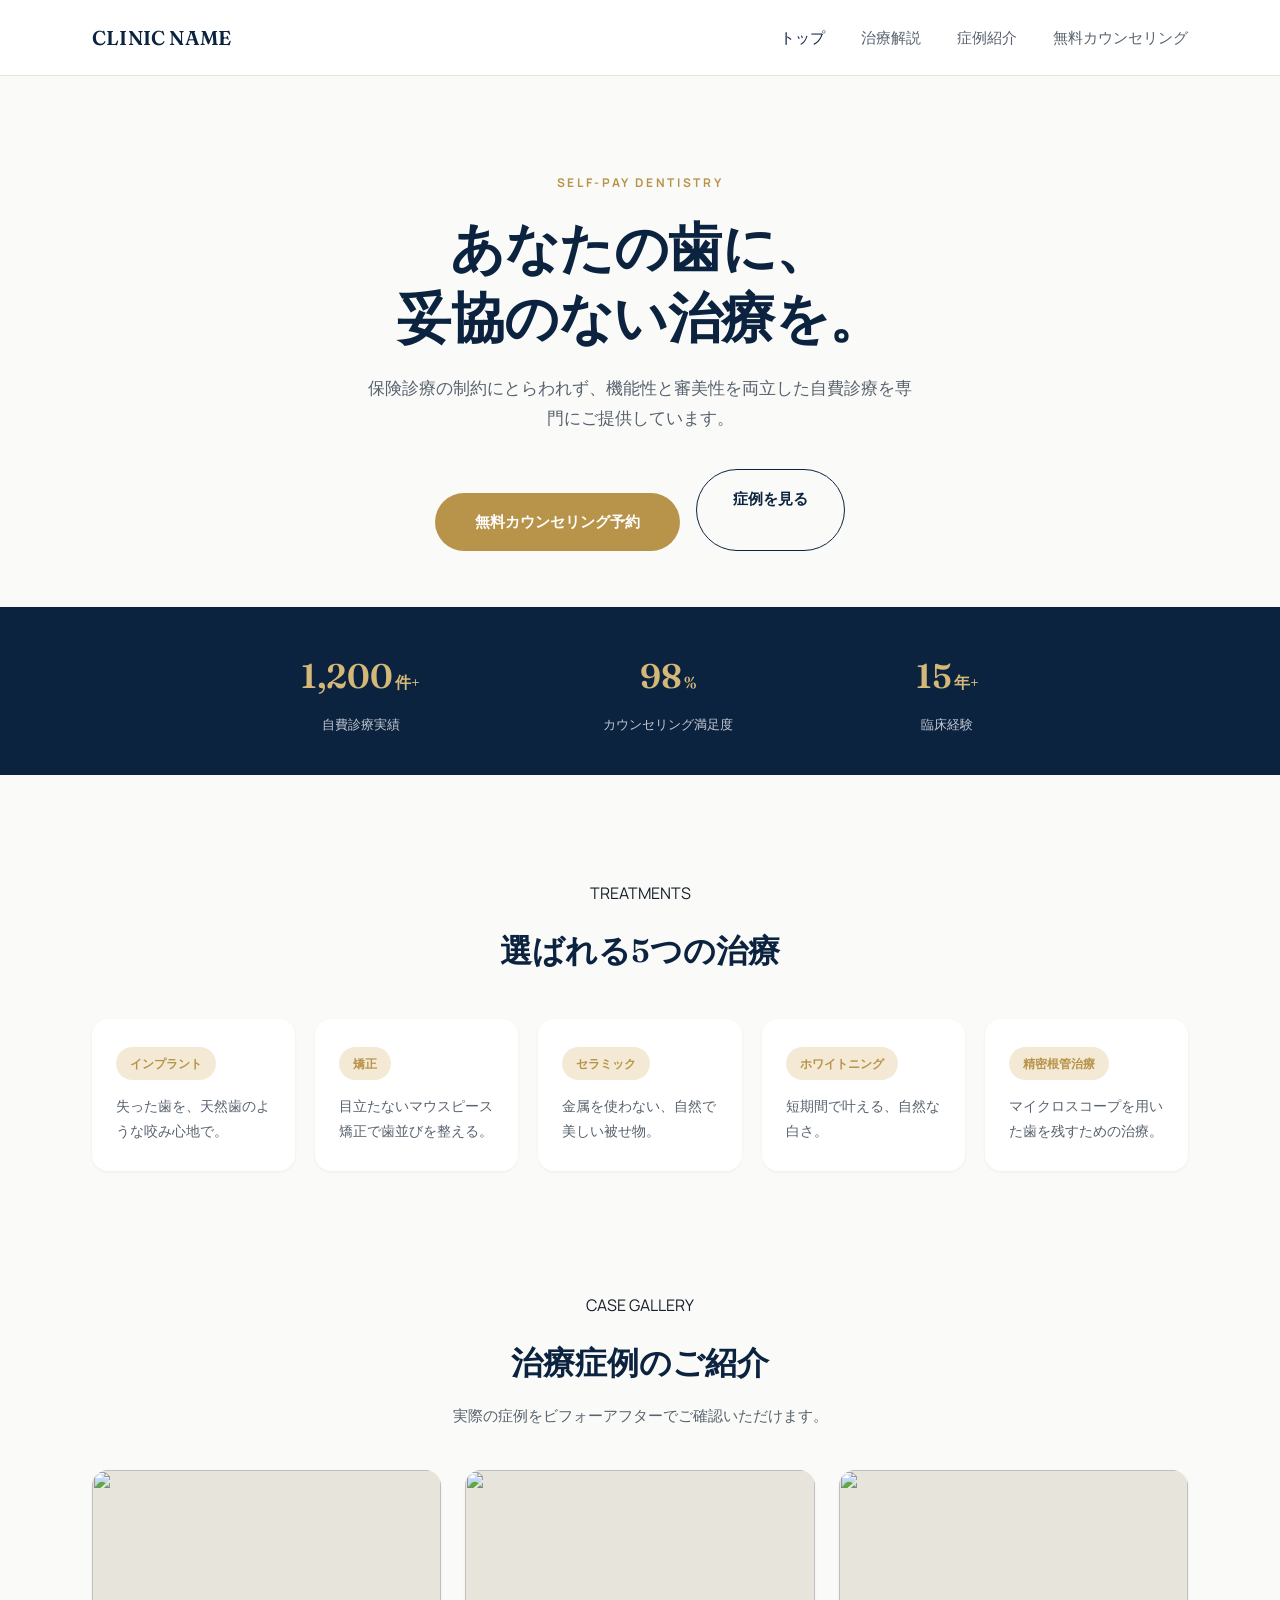
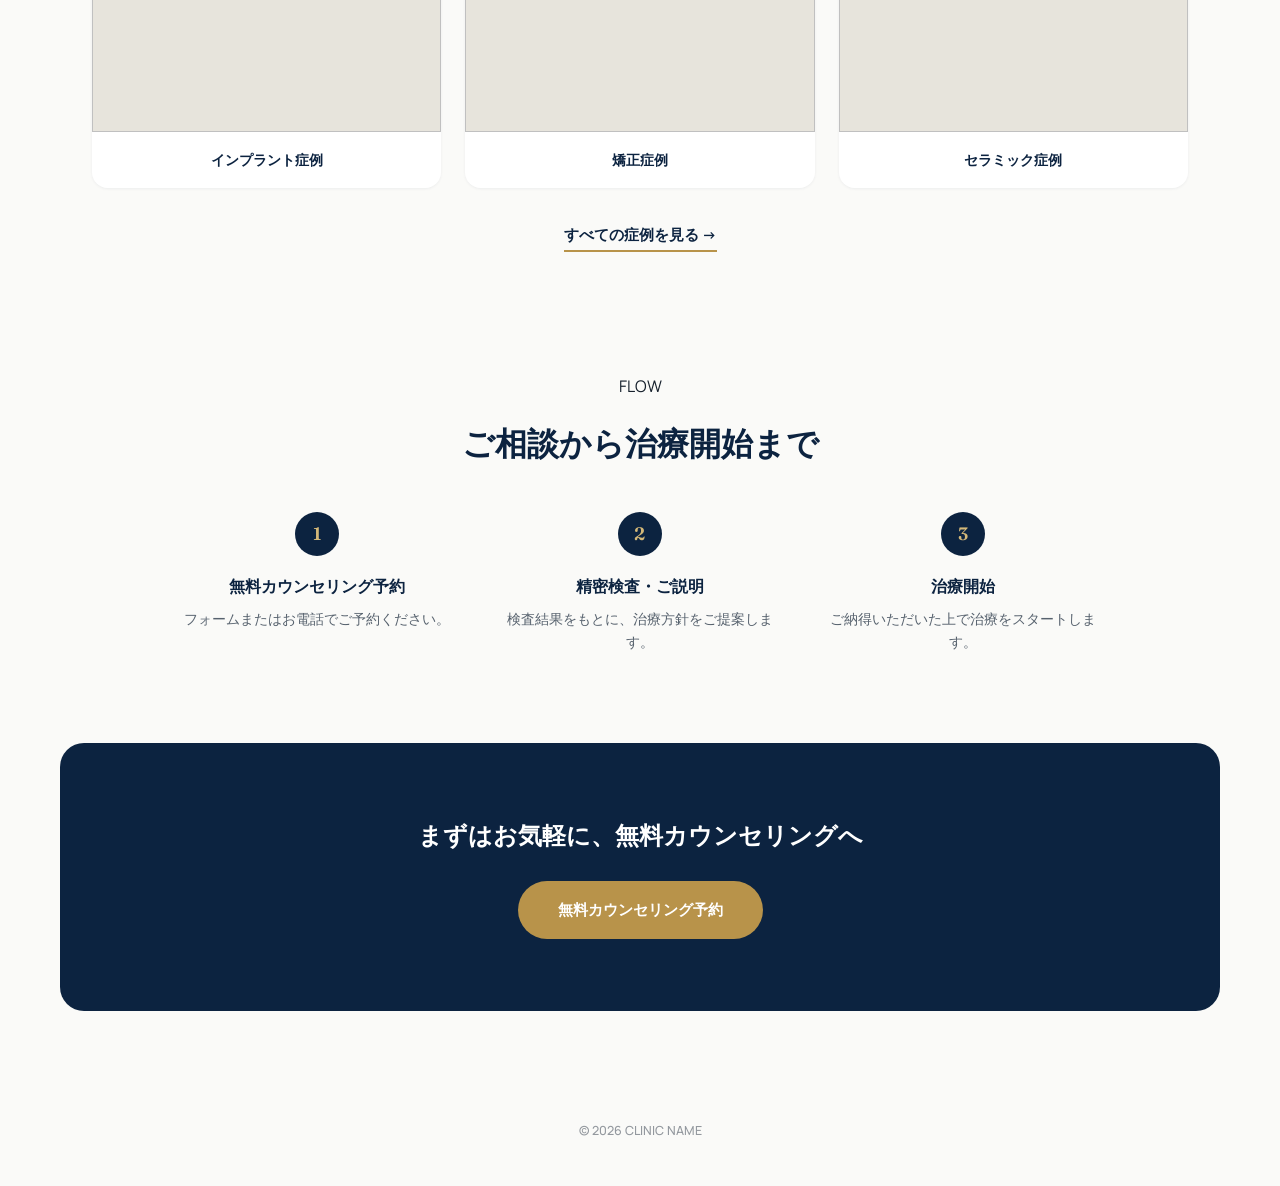
==== index.html @ 61e472e3 "症例サイト初期版" ====
<!DOCTYPE html>
<html lang="ja">
<head>
<meta charset="UTF-8">
<meta name="viewport" content="width=device-width, initial-scale=1.0">
<title>CLINIC NAME | 自費診療専門</title>
<link rel="preconnect" href="https://fonts.googleapis.com">
<link rel="preconnect" href="https://fonts.gstatic.com" crossorigin>
<link rel="stylesheet" href="style.css">
</head>
<body>

<header class="site-header">
  <div class="header-inner">
    <a href="index.html" class="logo">CLINIC NAME</a>
    <nav class="global-nav">
      <a href="index.html" class="is-current">トップ</a>
      <a href="#">治療解説</a>
      <a href="cases.html">症例紹介</a>
      <a href="consultation.html">無料カウンセリング</a>
    </nav>
  </div>
</header>

<!-- ===== ヒーロー ===== -->
<section class="home-hero">
  <p class="eyebrow">SELF-PAY DENTISTRY</p>
  <h1>あなたの歯に、<br>妥協のない治療を。</h1>
  <p class="lead">保険診療の制約にとらわれず、機能性と審美性を両立した自費診療を専門にご提供しています。</p>
  <div class="hero-cta">
    <a href="consultation.html" class="cta-btn">無料カウンセリング予約</a>
    <a href="cases.html" class="cta-secondary">症例を見る</a>
  </div>
</section>

<!-- ===== 信頼指標 ===== -->
<section class="trust-strip">
  <div class="trust-inner">
    <div class="trust-item">
      <span class="trust-number">1,200<span class="trust-unit">件+</span></span>
      <span class="trust-label">自費診療実績</span>
    </div>
    <div class="trust-item">
      <span class="trust-number">98<span class="trust-unit">%</span></span>
      <span class="trust-label">カウンセリング満足度</span>
    </div>
    <div class="trust-item">
      <span class="trust-number">15<span class="trust-unit">年+</span></span>
      <span class="trust-label">臨床経験</span>
    </div>
  </div>
</section>

<!-- ===== 治療カテゴリ ===== -->
<section class="category-section">
  <p class="eyebrow center">TREATMENTS</p>
  <h2 class="section-title">選ばれる5つの治療</h2>
  <div class="category-grid">
    <a href="cases.html#implant" class="category-card">
      <span class="category-tag">インプラント</span>
      <p>失った歯を、天然歯のような咬み心地で。</p>
    </a>
    <a href="cases.html#ortho" class="category-card">
      <span class="category-tag">矯正</span>
      <p>目立たないマウスピース矯正で歯並びを整える。</p>
    </a>
    <a href="cases.html#ceramic" class="category-card">
      <span class="category-tag">セラミック</span>
      <p>金属を使わない、自然で美しい被せ物。</p>
    </a>
    <a href="cases.html#whitening" class="category-card">
      <span class="category-tag">ホワイトニング</span>
      <p>短期間で叶える、自然な白さ。</p>
    </a>
    <a href="cases.html#root-canal" class="category-card">
      <span class="category-tag">精密根管治療</span>
      <p>マイクロスコープを用いた歯を残すための治療。</p>
    </a>
  </div>
</section>

<!-- ===== 症例ティーザー ===== -->
<section class="case-teaser">
  <p class="eyebrow center">CASE GALLERY</p>
  <h2 class="section-title">治療症例のご紹介</h2>
  <p class="section-lead">実際の症例をビフォーアフターでご確認いただけます。</p>
  <div class="teaser-grid">
    <a href="case-detail-implant.html" class="teaser-card">
      <div class="teaser-thumb"><img src="" alt=""></div>
      <span class="teaser-label">インプラント症例</span>
    </a>
    <a href="case-detail-ortho.html" class="teaser-card">
      <div class="teaser-thumb"><img src="" alt=""></div>
      <span class="teaser-label">矯正症例</span>
    </a>
    <a href="case-detail-ceramic.html" class="teaser-card">
      <div class="teaser-thumb"><img src="" alt=""></div>
      <span class="teaser-label">セラミック症例</span>
    </a>
  </div>
  <a href="cases.html" class="view-all-link">すべての症例を見る →</a>
</section>

<!-- ===== カウンセリングまでの流れ ===== -->
<section class="flow-section">
  <p class="eyebrow center">FLOW</p>
  <h2 class="section-title">ご相談から治療開始まで</h2>
  <div class="flow-grid">
    <div class="flow-step">
      <span class="flow-num">1</span>
      <h3>無料カウンセリング予約</h3>
      <p>フォームまたはお電話でご予約ください。</p>
    </div>
    <div class="flow-step">
      <span class="flow-num">2</span>
      <h3>精密検査・ご説明</h3>
      <p>検査結果をもとに、治療方針をご提案します。</p>
    </div>
    <div class="flow-step">
      <span class="flow-num">3</span>
      <h3>治療開始</h3>
      <p>ご納得いただいた上で治療をスタートします。</p>
    </div>
  </div>
</section>

<!-- ===== CTA ===== -->
<section class="detail-cta">
  <p>まずはお気軽に、無料カウンセリングへ</p>
  <a href="consultation.html" class="cta-btn">無料カウンセリング予約</a>
</section>

<footer class="site-footer">
  <p>&copy; 2026 CLINIC NAME</p>
</footer>

<script src="script.js"></script>
</body>
</html>
---- style.css ----
@import url('https://fonts.googleapis.com/css2?family=Fraunces:opsz,wght@9..144,500;9..144,600;9..144,700&family=Manrope:wght@400;500;600;700&display=swap');

:root {
  --navy-950: #0c2340;
  --navy-800: #17395e;
  --navy-600: #2d5686;
  --gold-600: #b8934a;
  --gold-400: #d4b878;
  --gold-100: #f3e9d4;
  --white: #ffffff;
  --paper: #fafaf8;
  --line: #e7e4dc;
  --ink: #16202c;
  --ink-soft: #57626e;
  --ink-faint: #93989e;

  --font-display: "Fraunces", serif;
  --font-body: "Manrope", sans-serif;
}

* { box-sizing: border-box; }
body {
  margin: 0;
  font-family: var(--font-body);
  color: var(--ink);
  background: var(--paper);
  font-size: 16px;
  line-height: 1.75;
  -webkit-font-smoothing: antialiased;
}
a { color: inherit; text-decoration: none; }
h1, h2, h3 { font-family: var(--font-display); font-weight: 600; margin: 0; }

/* ---- header ---- */
.site-header { background: var(--white); border-bottom: 1px solid var(--line); position: sticky; top: 0; z-index: 10; }
.header-inner {
  max-width: 1160px; margin: 0 auto;
  display: flex; align-items: center; justify-content: space-between;
  padding: 20px 32px;
}
.logo { font-family: var(--font-display); font-size: 20px; font-weight: 600; color: var(--navy-950); letter-spacing: .01em; }
.global-nav { display: flex; align-items: center; gap: 36px; font-size: 14.5px; font-weight: 500; color: var(--ink-soft); }
.global-nav a { transition: color .2s; }
.global-nav a:hover { color: var(--navy-950); }
.global-nav a.is-current { color: var(--navy-950); }

/* ---- page hero ---- */
.page-hero { max-width: 1160px; margin: 0 auto; padding: 88px 32px 40px; text-align: center; }
.page-hero .eyebrow {
  color: var(--gold-600); letter-spacing: .22em; font-size: 12px; margin: 0;
  text-transform: uppercase; font-weight: 700;
}
.page-hero h1 { font-size: clamp(34px, 5vw, 52px); margin: 18px 0 16px; color: var(--navy-950); letter-spacing: -.01em; }
.page-hero .lead { color: var(--ink-soft); font-size: 17px; max-width: 34em; margin: 0 auto; }

/* ---- filter bar ---- */
.filter-bar { background: var(--paper); }
.filter-inner {
  max-width: 1160px; margin: 0 auto; padding: 8px 32px 40px;
  display: flex; flex-wrap: wrap; justify-content: center; gap: 10px;
}
.filter-btn {
  padding: 10px 22px; border: 1.5px solid var(--line); background: var(--white);
  color: var(--ink-soft); border-radius: 999px; cursor: pointer;
  font-family: var(--font-body); font-size: 14px; font-weight: 600;
  transition: background .15s, color .15s, border-color .15s;
}
.filter-btn:hover { border-color: var(--navy-800); color: var(--navy-950); }
.filter-btn.is-active { background: var(--navy-950); color: #fff; border-color: var(--navy-950); }

/* ---- case grid ---- */
.case-grid-section { max-width: 1160px; margin: 0 auto; padding: 8px 32px 96px; }
.case-grid {
  display: grid;
  grid-template-columns: repeat(auto-fill, minmax(280px, 1fr));
  gap: 32px;
}
.case-card {
  display: block; background: var(--white); border-radius: 16px; overflow: hidden;
  box-shadow: 0 1px 3px rgba(12, 35, 64, .06);
  transition: transform .22s ease, box-shadow .22s ease;
}
.case-card:hover { transform: translateY(-4px); box-shadow: 0 16px 32px rgba(12, 35, 64, .12); }
.case-thumb { position: relative; aspect-ratio: 4/3; background: var(--line); overflow: hidden; }
.case-thumb img { width: 100%; height: 100%; object-fit: cover; display: block; }

.case-tag {
  position: absolute; top: 16px; left: 16px;
  background: var(--white); color: var(--navy-950);
  font-size: 12px; font-weight: 700; letter-spacing: .02em;
  padding: 7px 16px; border-radius: 999px;
  box-shadow: 0 2px 8px rgba(12, 35, 64, .15);
}
.case-card-body { padding: 24px 24px 26px; }
.case-title { font-family: var(--font-display); font-size: 19px; margin: 0 0 10px; color: var(--navy-950); }
.case-summary { margin: 0 0 18px; font-size: 14px; color: var(--ink-soft); }
.case-meta {
  display: flex; gap: 18px; font-size: 12.5px; font-weight: 600; color: var(--gold-600);
  border-top: 1px solid var(--line); padding-top: 14px;
}
.no-result { text-align: center; padding: 64px 0; color: var(--ink-faint); font-size: 14px; }

/* ---- breadcrumb ---- */
.breadcrumb {
  max-width: 1160px; margin: 0 auto; padding: 24px 32px 0;
  font-size: 13px; color: var(--ink-faint); font-weight: 500;
}
.breadcrumb a:hover { color: var(--navy-950); }

/* ---- case detail hero ---- */
.case-detail-hero { max-width: 1160px; margin: 0 auto; padding: 20px 32px 40px; text-align: center; }
.case-detail-hero .case-tag {
  position: static; display: inline-block; box-shadow: none; background: var(--gold-100); color: var(--gold-600);
}
.case-detail-title { font-size: clamp(28px, 4vw, 42px); margin: 18px 0 32px; color: var(--navy-950); letter-spacing: -.01em; }
.case-detail-meta {
  background: var(--white); border-radius: 16px; padding: 28px 36px;
  box-shadow: 0 1px 3px rgba(12, 35, 64, .06);
  display: inline-block; text-align: left;
}
.case-detail-meta dl { display: grid; grid-template-columns: max-content 1fr; gap: 12px 36px; margin: 0; }
.case-detail-meta dt { color: var(--gold-600); font-size: 12.5px; font-weight: 700; letter-spacing: .04em; align-self: center; }
.case-detail-meta dd { margin: 0; font-size: 15px; font-weight: 500; }

/* ---- before/after ---- */
.before-after { max-width: 1160px; margin: 0 auto; padding: 0 32px 64px; }
.ba-block { display: grid; grid-template-columns: 1fr 1fr; gap: 24px; }
.ba-image { position: relative; aspect-ratio: 4/3; background: var(--line); overflow: hidden; border-radius: 16px; }
.ba-image img { width: 100%; height: 100%; object-fit: cover; display: block; }
.ba-label {
  position: absolute; bottom: 16px; left: 16px;
  background: var(--white); color: var(--navy-950); font-size: 12px; font-weight: 700;
  letter-spacing: .04em; padding: 7px 16px; border-radius: 999px;
  box-shadow: 0 2px 8px rgba(12, 35, 64, .15);
}

/* ---- karte tabs ---- */
.karte-tabs { max-width: 1160px; margin: 0 auto; padding: 0 32px 88px; }
.tab-nav { display: flex; gap: 6px; justify-content: center; margin-bottom: 4px; }
.tab-btn {
  padding: 12px 24px; border: none; border-radius: 999px;
  background: transparent; color: var(--ink-soft); cursor: pointer;
  font-family: var(--font-body); font-size: 14.5px; font-weight: 600;
  transition: color .15s, background .15s;
}
.tab-btn.is-active { background: var(--navy-950); color: #fff; }
.tab-panel {
  display: none; padding: 36px; background: var(--white); border-radius: 16px; margin-top: 16px;
  box-shadow: 0 1px 3px rgba(12, 35, 64, .06);
}
.tab-panel.is-active { display: block; }
.tab-panel p { color: var(--ink-soft); margin: 0; }
.process-steps { padding-left: 20px; margin: 0; color: var(--ink-soft); }
.process-steps li { margin-bottom: 10px; }
.cost-table { width: 100%; border-collapse: collapse; font-size: 14px; }
.cost-table th, .cost-table td { border-bottom: 1px solid var(--line); padding: 12px 16px; text-align: left; }
.cost-table th { color: var(--gold-600); font-weight: 700; }

/* ---- related / CTA ---- */
.related-cases { max-width: 1160px; margin: 0 auto; padding: 0 32px 64px; }
.related-cases h2 { font-size: 22px; margin-bottom: 24px; color: var(--navy-950); text-align: center; }
.related-grid { display: grid; grid-template-columns: repeat(auto-fill, minmax(230px, 1fr)); gap: 24px; }
.detail-cta {
  background: var(--navy-950); color: #fff; text-align: center; padding: 72px 32px; border-radius: 24px;
  max-width: 1160px; margin: 0 auto 64px;
}
.detail-cta p { font-family: var(--font-display); font-size: 24px; margin: 0; font-weight: 600; }
.cta-btn {
  display: inline-block; margin-top: 24px; padding: 16px 40px;
  background: var(--gold-600); color: #fff; font-size: 15px; font-weight: 700;
  border-radius: 999px; transition: background .15s, transform .15s;
}
.cta-btn:hover { background: var(--gold-400); transform: translateY(-2px); }

/* ---- footer ---- */
.site-footer {
  text-align: center; padding: 32px; font-size: 12.5px; color: var(--ink-faint); font-weight: 500;
}

/* ---- responsive ---- */
@media (max-width: 640px) {
  .ba-block { grid-template-columns: 1fr; }
  .global-nav { display: none; }
  .case-detail-meta { display: block; }
  .case-detail-meta dl { grid-template-columns: 1fr; }
}

/* ---- consultation form ---- */
.consult-form-section { max-width: 640px; margin: 0 auto; padding: 8px 32px 96px; }
.consult-form {
  background: var(--white); border-radius: 20px; padding: 40px;
  box-shadow: 0 1px 3px rgba(12, 35, 64, .06);
}
.form-row { margin-bottom: 22px; }
.form-row label {
  display: block; font-size: 13.5px; font-weight: 700; color: var(--navy-950);
  margin-bottom: 8px;
}
.form-row .required {
  display: inline-block; margin-left: 8px; font-size: 11px; font-weight: 700;
  color: #fff; background: var(--gold-600); padding: 2px 8px; border-radius: 999px;
  vertical-align: middle;
}
.form-row input[type="text"],
.form-row input[type="tel"],
.form-row input[type="email"],
.form-row select,
.form-row textarea {
  width: 100%; padding: 13px 16px; border: 1.5px solid var(--line); border-radius: 10px;
  font-family: var(--font-body); font-size: 15px; color: var(--ink); background: var(--paper);
  transition: border-color .15s;
}
.form-row input:focus,
.form-row select:focus,
.form-row textarea:focus {
  outline: none; border-color: var(--navy-600);
}
.radio-group { display: flex; gap: 20px; font-size: 14px; font-weight: 500; color: var(--ink-soft); }
.radio-group label { display: flex; align-items: center; gap: 6px; font-weight: 500; margin: 0; }
.form-submit { width: 100%; border: none; cursor: pointer; text-align: center; font-size: 16px; }
.form-note { text-align: center; font-size: 12.5px; color: var(--ink-faint); margin-top: 14px; }

/* ---- home hero ---- */
.home-hero { max-width: 780px; margin: 0 auto; padding: 96px 32px 56px; text-align: center; }
.home-hero .eyebrow {
  color: var(--gold-600); letter-spacing: .22em; font-size: 12px; margin: 0;
  text-transform: uppercase; font-weight: 700;
}
.home-hero h1 {
  font-size: clamp(32px, 6vw, 54px); margin: 20px 0 20px; color: var(--navy-950);
  line-height: 1.3; letter-spacing: -.01em;
}
.home-hero .lead { color: var(--ink-soft); font-size: 17px; max-width: 32em; margin: 0 auto; }
.hero-cta { display: flex; gap: 16px; justify-content: center; margin-top: 36px; flex-wrap: wrap; }
.cta-secondary {
  display: inline-block; padding: 16px 36px; border: 1.5px solid var(--navy-950);
  color: var(--navy-950); font-size: 15px; font-weight: 700; border-radius: 999px;
  transition: background .15s, color .15s;
}
.cta-secondary:hover { background: var(--navy-950); color: #fff; }

/* ---- trust strip ---- */
.trust-strip { background: var(--navy-950); }
.trust-inner {
  max-width: 900px; margin: 0 auto; padding: 40px 32px;
  display: flex; justify-content: space-around; flex-wrap: wrap; gap: 24px; text-align: center;
}
.trust-item { display: flex; flex-direction: column; gap: 6px; color: #fff; }
.trust-number { font-family: var(--font-display); font-size: 34px; font-weight: 600; color: var(--gold-400); }
.trust-unit { font-size: 16px; margin-left: 2px; }
.trust-label { font-size: 13px; color: rgba(255,255,255,.75); }

/* ---- section shared ---- */
.eyebrow.center { text-align: center; }
.section-title {
  text-align: center; font-size: clamp(24px, 3.6vw, 32px); color: var(--navy-950);
  margin: 14px 0 12px;
}
.section-lead { text-align: center; color: var(--ink-soft); font-size: 15px; max-width: 32em; margin: 0 auto 40px; }

/* ---- category section ---- */
.category-section { max-width: 1160px; margin: 0 auto; padding: 88px 32px 40px; }
.category-section .section-title { margin-bottom: 40px; }
.category-grid { display: grid; grid-template-columns: repeat(auto-fit, minmax(200px, 1fr)); gap: 20px; }
.category-card {
  background: var(--white); border-radius: 16px; padding: 28px 24px;
  box-shadow: 0 1px 3px rgba(12, 35, 64, .06);
  transition: transform .18s ease, box-shadow .18s ease;
}
.category-card:hover { transform: translateY(-4px); box-shadow: 0 16px 32px rgba(12, 35, 64, .12); }
.category-tag {
  display: inline-block; background: var(--gold-100); color: var(--gold-600);
  font-size: 12px; font-weight: 700; padding: 6px 14px; border-radius: 999px; margin-bottom: 14px;
}
.category-card p { font-size: 14px; color: var(--ink-soft); margin: 0; }

/* ---- case teaser ---- */
.case-teaser { max-width: 1160px; margin: 0 auto; padding: 64px 32px 40px; text-align: center; }
.teaser-grid { display: grid; grid-template-columns: repeat(auto-fit, minmax(220px, 1fr)); gap: 24px; margin-bottom: 32px; }
.teaser-card { display: block; border-radius: 16px; overflow: hidden; box-shadow: 0 1px 3px rgba(12, 35, 64, .06); }
.teaser-thumb { aspect-ratio: 4/3; background: var(--line); }
.teaser-thumb img { width: 100%; height: 100%; object-fit: cover; display: block; }
.teaser-label {
  display: block; padding: 16px; background: var(--white); font-size: 14px; font-weight: 700; color: var(--navy-950);
}
.view-all-link { display: inline-block; font-size: 14.5px; font-weight: 700; color: var(--navy-950); border-bottom: 2px solid var(--gold-600); padding-bottom: 2px; }

/* ---- flow section ---- */
.flow-section { max-width: 1000px; margin: 0 auto; padding: 64px 32px 88px; }
.flow-grid { display: grid; grid-template-columns: repeat(auto-fit, minmax(220px, 1fr)); gap: 32px; margin-top: 40px; }
.flow-step { text-align: center; }
.flow-num {
  display: inline-flex; align-items: center; justify-content: center;
  width: 44px; height: 44px; border-radius: 50%; background: var(--navy-950); color: var(--gold-400);
  font-family: var(--font-display); font-size: 18px; font-weight: 600; margin-bottom: 16px;
}
.flow-step h3 { font-size: 16px; margin-bottom: 8px; color: var(--navy-950); }
.flow-step p { font-size: 13.5px; color: var(--ink-soft); margin: 0; }
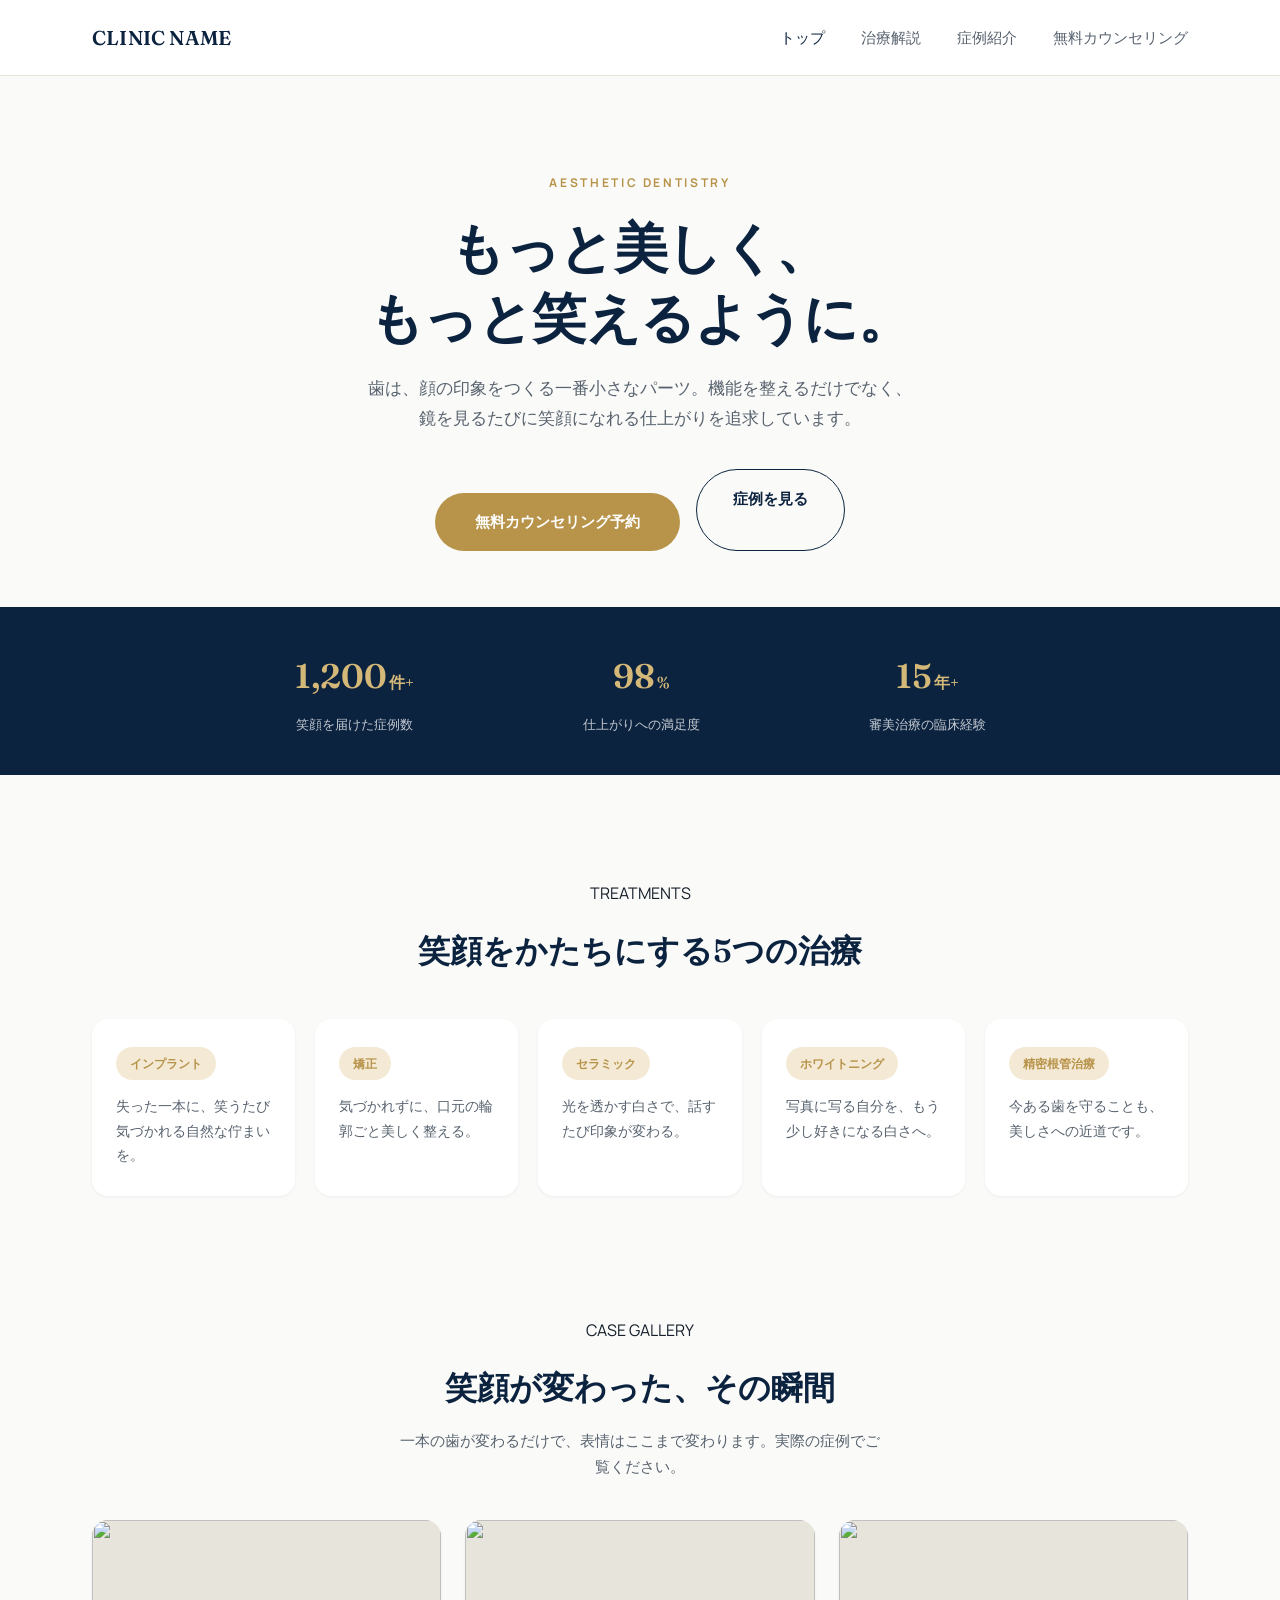
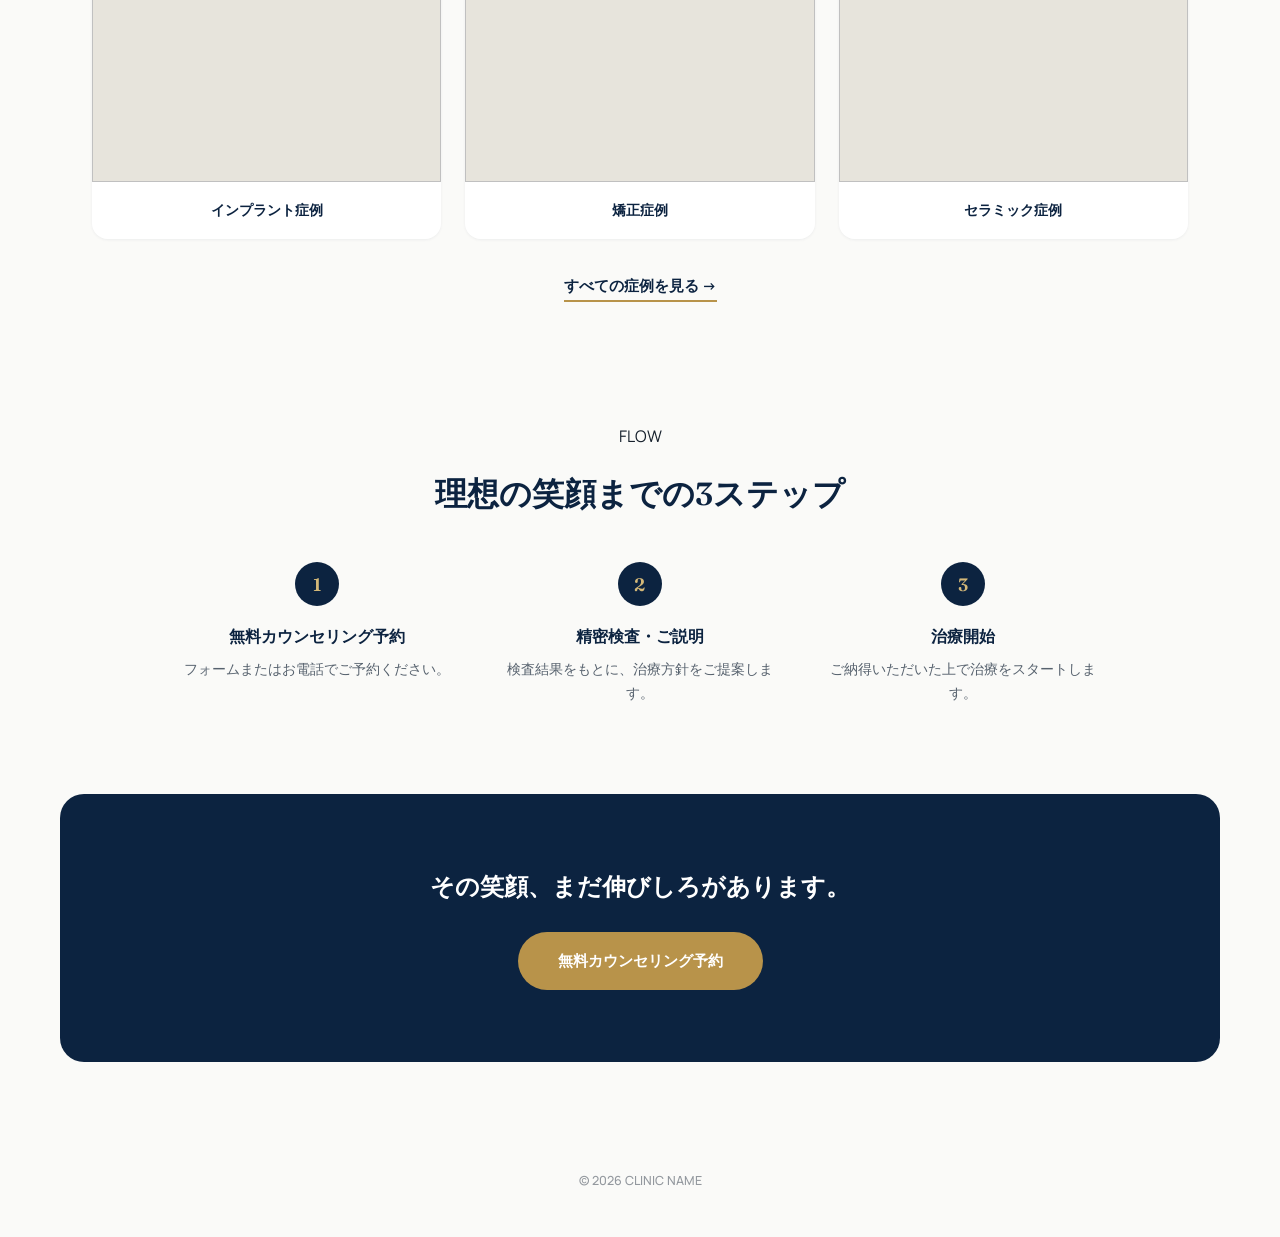
==== commit 6c377281: "ホームページの文言を審美軸に修正" ====
--- a/index.html
+++ b/index.html
@@ -24,9 +24,9 @@
 
 <!-- ===== ヒーロー ===== -->
 <section class="home-hero">
-  <p class="eyebrow">SELF-PAY DENTISTRY</p>
-  <h1>あなたの歯に、<br>妥協のない治療を。</h1>
-  <p class="lead">保険診療の制約にとらわれず、機能性と審美性を両立した自費診療を専門にご提供しています。</p>
+  <p class="eyebrow">AESTHETIC DENTISTRY</p>
+  <h1>もっと美しく、<br>もっと笑えるように。</h1>
+  <p class="lead">歯は、顔の印象をつくる一番小さなパーツ。機能を整えるだけでなく、鏡を見るたびに笑顔になれる仕上がりを追求しています。</p>
   <div class="hero-cta">
     <a href="consultation.html" class="cta-btn">無料カウンセリング予約</a>
     <a href="cases.html" class="cta-secondary">症例を見る</a>
@@ -38,15 +38,15 @@
   <div class="trust-inner">
     <div class="trust-item">
       <span class="trust-number">1,200<span class="trust-unit">件+</span></span>
-      <span class="trust-label">自費診療実績</span>
+      <span class="trust-label">笑顔を届けた症例数</span>
     </div>
     <div class="trust-item">
       <span class="trust-number">98<span class="trust-unit">%</span></span>
-      <span class="trust-label">カウンセリング満足度</span>
+      <span class="trust-label">仕上がりへの満足度</span>
     </div>
     <div class="trust-item">
       <span class="trust-number">15<span class="trust-unit">年+</span></span>
-      <span class="trust-label">臨床経験</span>
+      <span class="trust-label">審美治療の臨床経験</span>
     </div>
   </div>
 </section>
@@ -54,27 +54,27 @@
 <!-- ===== 治療カテゴリ ===== -->
 <section class="category-section">
   <p class="eyebrow center">TREATMENTS</p>
-  <h2 class="section-title">選ばれる5つの治療</h2>
+  <h2 class="section-title">笑顔をかたちにする5つの治療</h2>
   <div class="category-grid">
     <a href="cases.html#implant" class="category-card">
       <span class="category-tag">インプラント</span>
-      <p>失った歯を、天然歯のような咬み心地で。</p>
+      <p>失った一本に、笑うたび気づかれる自然な佇まいを。</p>
     </a>
     <a href="cases.html#ortho" class="category-card">
       <span class="category-tag">矯正</span>
-      <p>目立たないマウスピース矯正で歯並びを整える。</p>
+      <p>気づかれずに、口元の輪郭ごと美しく整える。</p>
     </a>
     <a href="cases.html#ceramic" class="category-card">
       <span class="category-tag">セラミック</span>
-      <p>金属を使わない、自然で美しい被せ物。</p>
+      <p>光を透かす白さで、話すたび印象が変わる。</p>
     </a>
     <a href="cases.html#whitening" class="category-card">
       <span class="category-tag">ホワイトニング</span>
-      <p>短期間で叶える、自然な白さ。</p>
+      <p>写真に写る自分を、もう少し好きになる白さへ。</p>
     </a>
     <a href="cases.html#root-canal" class="category-card">
       <span class="category-tag">精密根管治療</span>
-      <p>マイクロスコープを用いた歯を残すための治療。</p>
+      <p>今ある歯を守ることも、美しさへの近道です。</p>
     </a>
   </div>
 </section>
@@ -82,8 +82,8 @@
 <!-- ===== 症例ティーザー ===== -->
 <section class="case-teaser">
   <p class="eyebrow center">CASE GALLERY</p>
-  <h2 class="section-title">治療症例のご紹介</h2>
-  <p class="section-lead">実際の症例をビフォーアフターでご確認いただけます。</p>
+  <h2 class="section-title">笑顔が変わった、その瞬間</h2>
+  <p class="section-lead">一本の歯が変わるだけで、表情はここまで変わります。実際の症例でご覧ください。</p>
   <div class="teaser-grid">
     <a href="case-detail-implant.html" class="teaser-card">
       <div class="teaser-thumb"><img src="" alt=""></div>
@@ -104,7 +104,7 @@
 <!-- ===== カウンセリングまでの流れ ===== -->
 <section class="flow-section">
   <p class="eyebrow center">FLOW</p>
-  <h2 class="section-title">ご相談から治療開始まで</h2>
+  <h2 class="section-title">理想の笑顔までの3ステップ</h2>
   <div class="flow-grid">
     <div class="flow-step">
       <span class="flow-num">1</span>
@@ -126,7 +126,7 @@
 
 <!-- ===== CTA ===== -->
 <section class="detail-cta">
-  <p>まずはお気軽に、無料カウンセリングへ</p>
+  <p>その笑顔、まだ伸びしろがあります。</p>
   <a href="consultation.html" class="cta-btn">無料カウンセリング予約</a>
 </section>
 
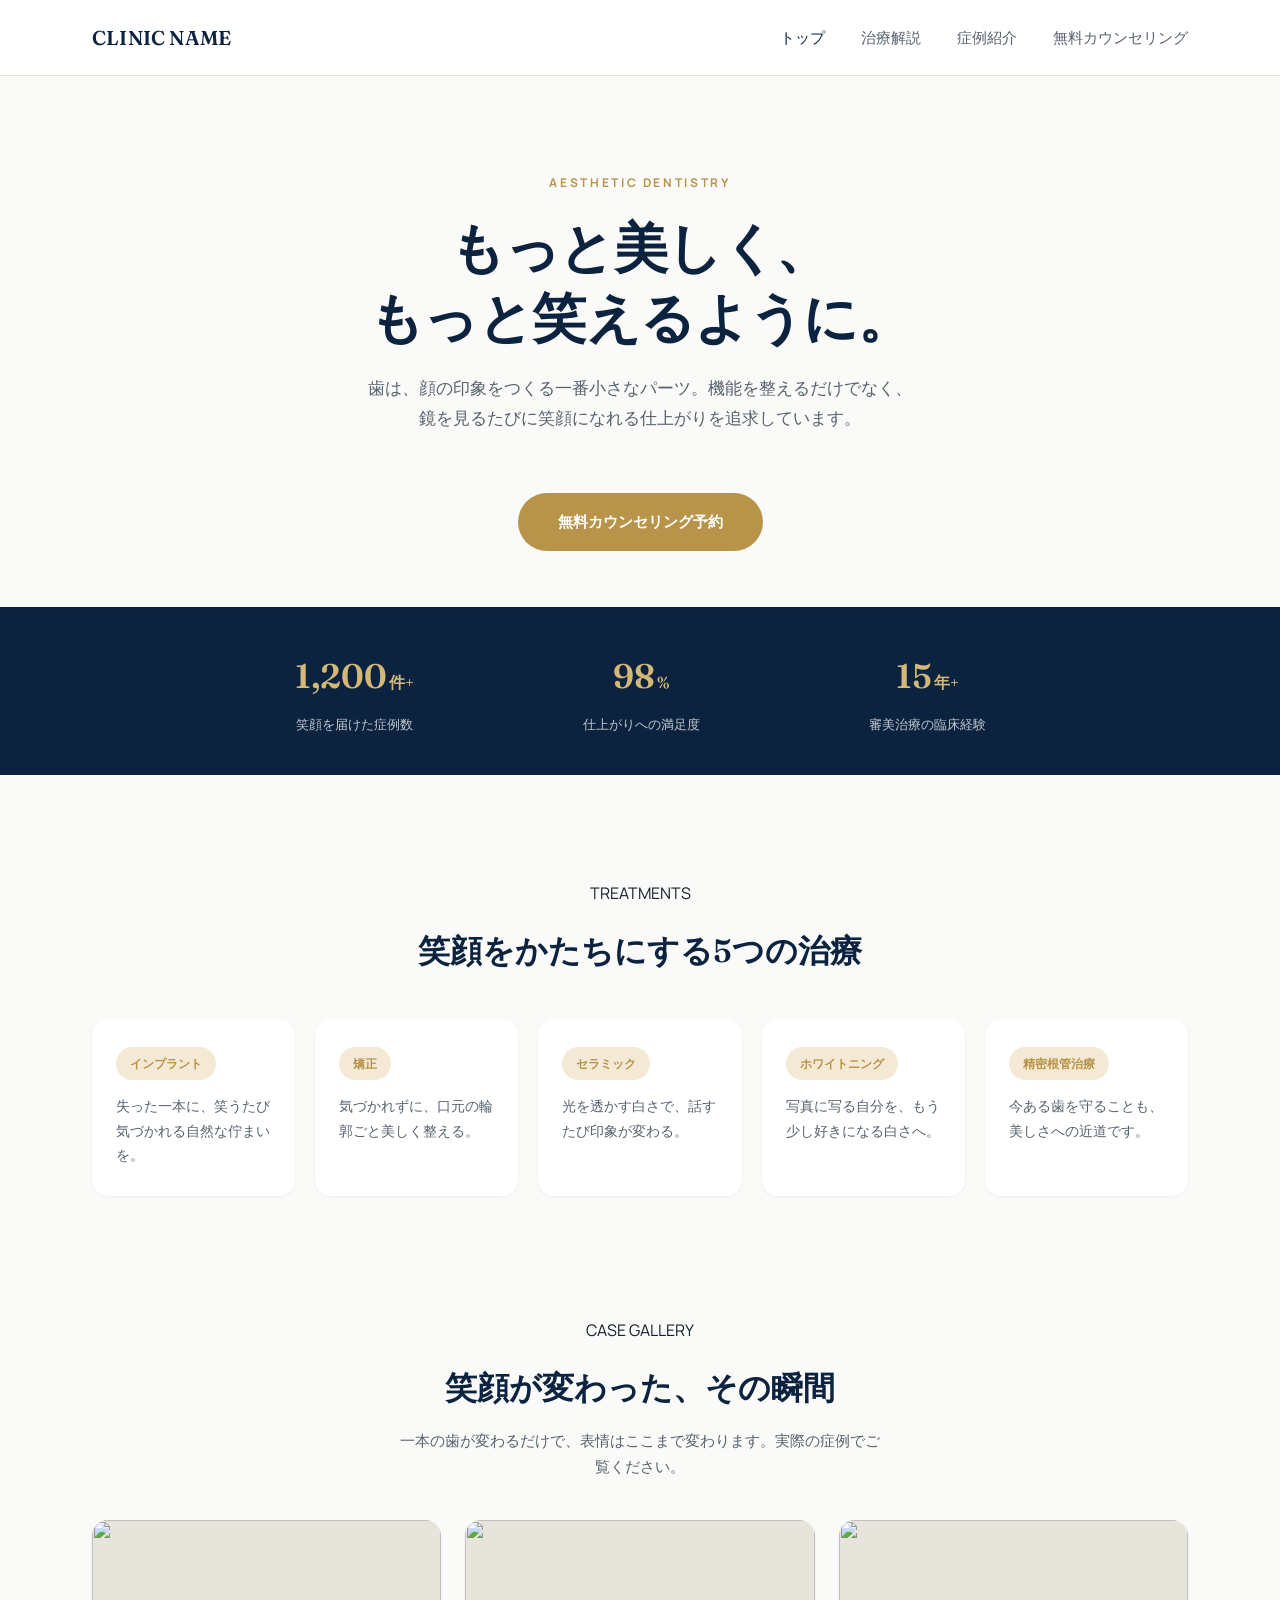
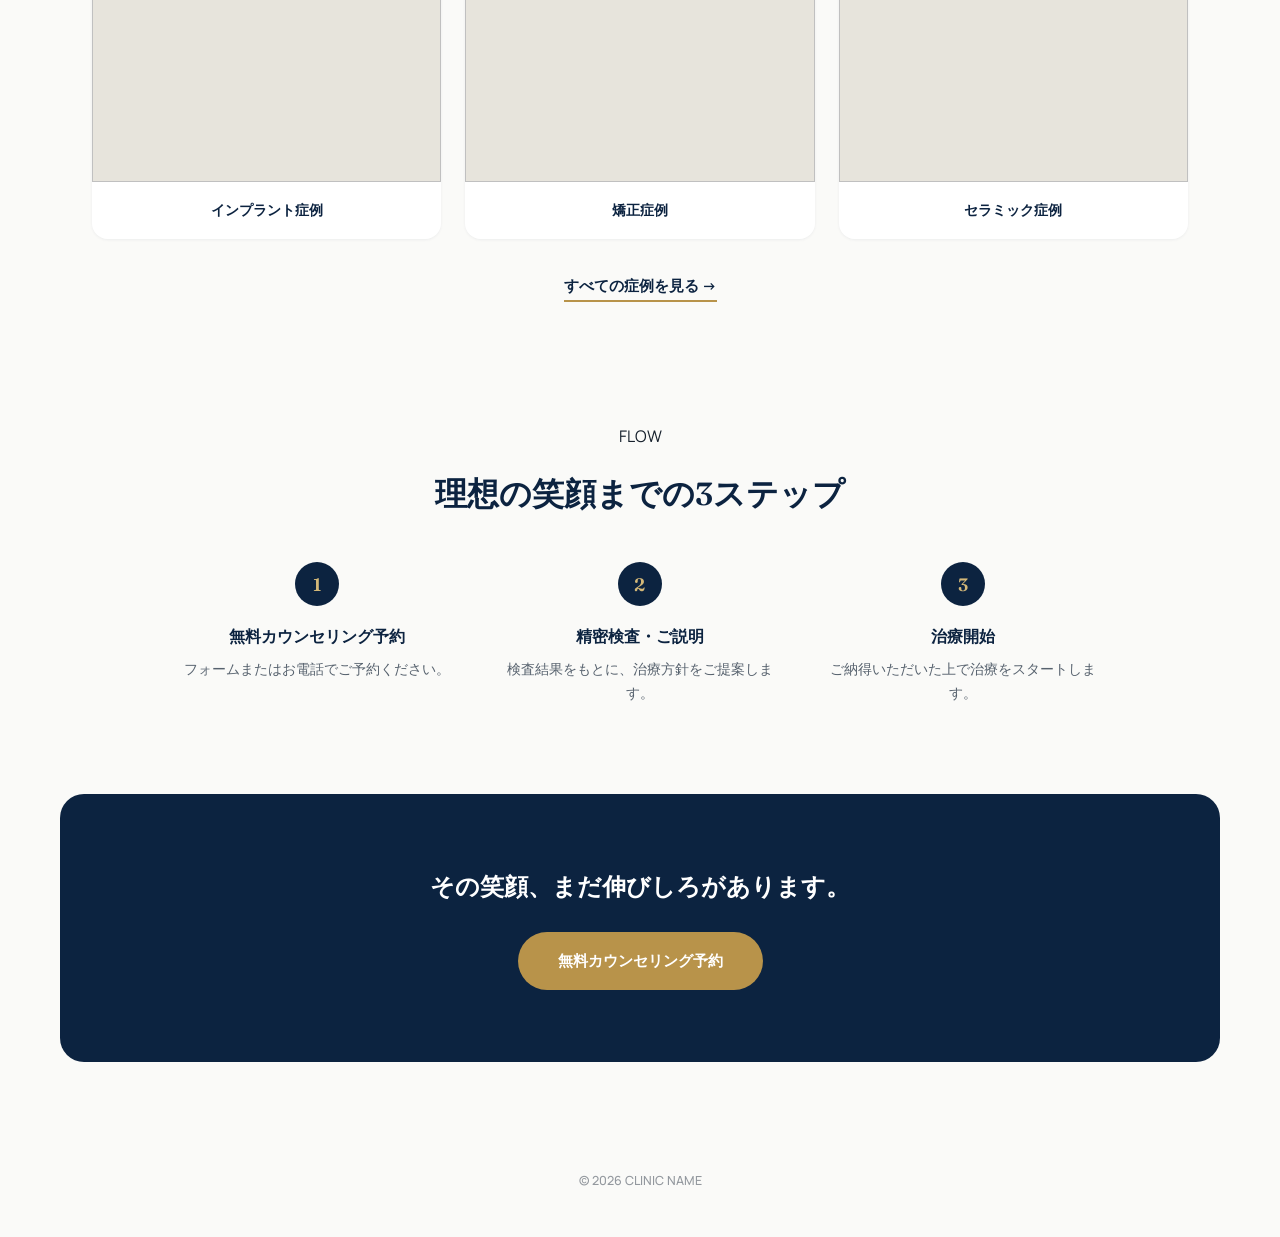
==== commit 1f612728: "ヒーローの症例を見るボタンを削除" ====
--- a/index.html
+++ b/index.html
@@ -29,7 +29,6 @@
   <p class="lead">歯は、顔の印象をつくる一番小さなパーツ。機能を整えるだけでなく、鏡を見るたびに笑顔になれる仕上がりを追求しています。</p>
   <div class="hero-cta">
     <a href="consultation.html" class="cta-btn">無料カウンセリング予約</a>
-    <a href="cases.html" class="cta-secondary">症例を見る</a>
   </div>
 </section>
 
